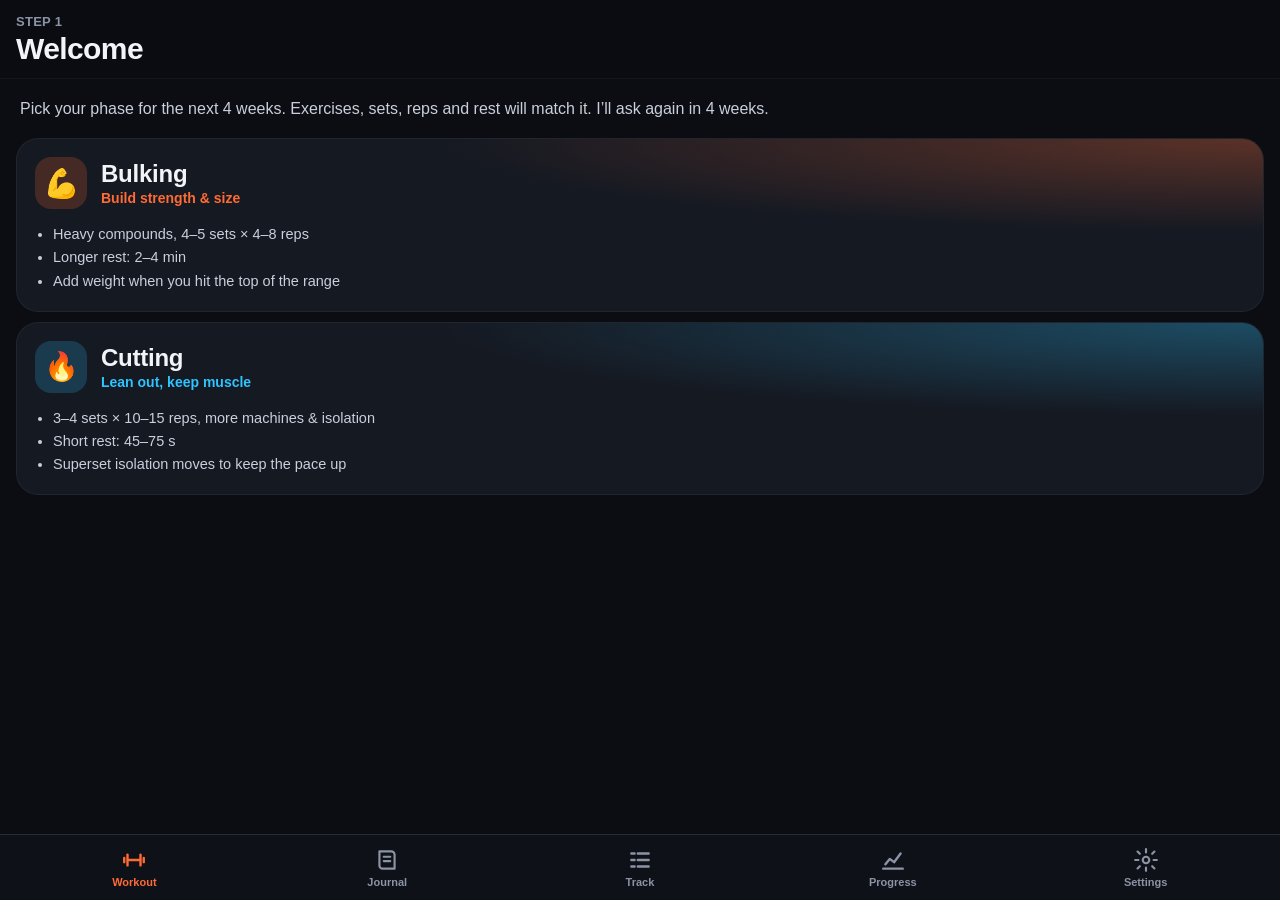
==== index.html @ d945026c "v7.2: Coach-prescribed set targets (plan.json prescriptions), Auto progression fallback, met/beat/mi" ====
<!DOCTYPE html>
<html lang="en">
<head>
<meta charset="utf-8">
<meta name="viewport" content="width=device-width, initial-scale=1, viewport-fit=cover, user-scalable=no">
<meta name="theme-color" content="#0b0d12">
<meta name="apple-mobile-web-app-capable" content="yes">
<meta name="mobile-web-app-capable" content="yes">
<meta name="apple-mobile-web-app-status-bar-style" content="black-translucent">
<meta name="apple-mobile-web-app-title" content="Lift Log">
<meta name="description" content="Personal lifting tracker">
<title>Lift Log</title>
<link rel="manifest" href="manifest.webmanifest">
<link rel="apple-touch-icon" href="icons/apple-touch-icon.png">
<link rel="icon" type="image/png" sizes="192x192" href="icons/icon-192.png">
<link rel="stylesheet" href="styles.css?v=72">
</head>
<body>
<div id="app">
  <header id="topbar">
    <button id="backBtn" class="icon-btn hidden" aria-label="Back">
      <svg viewBox="0 0 24 24" width="26" height="26"><path d="M15 5l-7 7 7 7" fill="none" stroke="currentColor" stroke-width="2.4" stroke-linecap="round" stroke-linejoin="round"/></svg>
    </button>
    <div class="titles">
      <div id="subtitle" class="subtitle"></div>
      <h1 id="title">Workout</h1>
    </div>
    <div id="topAction"></div>
  </header>
  <main id="view"></main>
  <nav id="tabbar">
    <button class="tab active" data-tab="workout">
      <svg viewBox="0 0 24 24"><path d="M3 10v4M6 7v10M18 7v10M21 10v4M6 12h12" fill="none" stroke="currentColor" stroke-width="2.2" stroke-linecap="round"/></svg>
      <span>Workout</span>
    </button>
    <button class="tab" data-tab="journal">
      <svg viewBox="0 0 24 24"><path d="M5 4h11a3 3 0 0 1 3 3v13H8a3 3 0 0 1-3-3V4z M9 9h6M9 13h6" fill="none" stroke="currentColor" stroke-width="2" stroke-linejoin="round" stroke-linecap="round"/></svg>
      <span>Journal</span>
    </button>
    <button class="tab" data-tab="track">
      <svg viewBox="0 0 24 24"><path d="M4 6h3M4 12h3M4 18h3M10 6h10M10 12h10M10 18h10" fill="none" stroke="currentColor" stroke-width="2.2" stroke-linecap="round"/></svg>
      <span>Track</span>
    </button>
    <button class="tab" data-tab="progress">
      <svg viewBox="0 0 24 24"><path d="M3 20h18M5 16l4-5 4 3 6-8" fill="none" stroke="currentColor" stroke-width="2.2" stroke-linecap="round" stroke-linejoin="round"/></svg>
      <span>Progress</span>
    </button>
    <button class="tab" data-tab="settings">
      <svg viewBox="0 0 24 24"><circle cx="12" cy="12" r="3" fill="none" stroke="currentColor" stroke-width="2"/><path d="M12 2v3M12 19v3M4.2 4.2l2.1 2.1M17.7 17.7l2.1 2.1M2 12h3M19 12h3M4.2 19.8l2.1-2.1M17.7 6.3l2.1-2.1" stroke="currentColor" stroke-width="2" stroke-linecap="round"/></svg>
      <span>Settings</span>
    </button>
  </nav>
</div>
<div id="sheetWrap" class="hidden"><div id="sheetBackdrop"></div><div id="sheet"></div></div>
<div id="toast"></div>
<script src="mychart.config.js?v=72"></script>
<script src="mychart.js?v=72"></script>
<script src="app.js?v=72"></script>
</body>
</html>
---- styles.css ----
:root{
  --bg:#0b0d12; --card:#151922; --card2:#1c212c; --line:#262c38;
  --text:#f2f4f8; --muted:#8b93a5; --accent:#ff6b35; --accent2:#ff955c;
  --green:#3ddc97; --red:#ff4d5e;
  --back:#4f8cff; --chest:#ff6b35; --legs:#3ddc97; --shoulders:#b77dff;
  --sat:env(safe-area-inset-top,0px); --sab:env(safe-area-inset-bottom,0px);
  --tabh:64px;
}
*{box-sizing:border-box;-webkit-tap-highlight-color:transparent}
html,body{margin:0;height:100%;background:var(--bg);color:var(--text);
  font-family:-apple-system,BlinkMacSystemFont,"SF Pro Text","Segoe UI",Roboto,Helvetica,Arial,sans-serif;
  -webkit-font-smoothing:antialiased;overscroll-behavior-y:none}
button{font:inherit;color:inherit;border:0;background:none;cursor:pointer;padding:0}
input,select{font:inherit;color:var(--text)}
.hidden{display:none!important}
#app{min-height:100%;display:flex;flex-direction:column}
#topbar{position:sticky;top:0;z-index:10;display:flex;align-items:flex-end;gap:6px;
  padding:calc(var(--sat) + 14px) 16px 12px;background:rgba(11,13,18,.88);
  backdrop-filter:saturate(180%) blur(18px);-webkit-backdrop-filter:saturate(180%) blur(18px);
  border-bottom:1px solid rgba(255,255,255,.04)}
.titles{flex:1;min-width:0}
.subtitle{font-size:13px;color:var(--muted);font-weight:600;letter-spacing:.02em;text-transform:uppercase;min-height:16px}
#title{margin:2px 0 0;font-size:30px;font-weight:800;letter-spacing:-.02em;white-space:nowrap;overflow:hidden;text-overflow:ellipsis}
.icon-btn{width:40px;height:40px;display:grid;place-items:center;border-radius:12px;color:var(--accent);margin-left:-8px;margin-bottom:2px}
.icon-btn:active{background:var(--card)}
.text-btn{color:var(--accent);font-weight:600;font-size:16px;padding:10px 4px}
#view{flex:1;padding:16px 16px calc(var(--tabh) + var(--sab) + 28px)}
#tabbar{position:fixed;left:0;right:0;bottom:0;z-index:20;display:flex;
  padding:6px 8px calc(var(--sab) + 6px);background:rgba(16,19,26,.92);
  backdrop-filter:saturate(180%) blur(18px);-webkit-backdrop-filter:saturate(180%) blur(18px);
  border-top:1px solid var(--line)}
.tab{flex:1;display:flex;flex-direction:column;align-items:center;gap:3px;padding:6px 0;color:var(--muted);font-size:11px;font-weight:600}
.tab svg{width:26px;height:26px}
.tab.active{color:var(--accent)}

/* Cards */
.section-title{font-size:13px;color:var(--muted);font-weight:700;text-transform:uppercase;letter-spacing:.05em;margin:22px 4px 10px}
.section-title:first-child{margin-top:4px}
.card{background:var(--card);border-radius:18px;padding:16px;border:1px solid rgba(255,255,255,.03)}
.group-grid{display:grid;grid-template-columns:1fr 1fr;gap:12px}
.group-card{position:relative;overflow:hidden;height:150px;border-radius:22px;padding:16px;text-align:left;
  display:flex;flex-direction:column;justify-content:flex-end;background:var(--card);
  border:1px solid rgba(255,255,255,.04);transition:transform .12s}
.group-card:active{transform:scale(.97)}
.group-card .glow{position:absolute;inset:0;opacity:.9;background:radial-gradient(120% 90% at 100% 0%,var(--c) 0%,transparent 60%);opacity:.35}
.group-card .gicon{position:absolute;top:14px;left:14px;width:44px;height:44px;border-radius:14px;display:grid;place-items:center;background:color-mix(in srgb,var(--c) 22%,transparent);color:var(--c)}
.group-card .gicon svg{width:26px;height:26px}
.group-card .gname{position:relative;font-size:22px;font-weight:800;letter-spacing:-.01em}
.group-card .gmeta{position:relative;font-size:13px;color:var(--muted);margin-top:3px}
.hero{display:flex;gap:12px;margin-bottom:6px}
.stat{flex:1;background:var(--card);border-radius:16px;padding:12px 14px}
.stat .v{font-size:22px;font-weight:800}
.stat .l{font-size:12px;color:var(--muted);font-weight:600;margin-top:2px}

.list{display:flex;flex-direction:column;gap:10px}
.row{display:flex;align-items:center;gap:12px;background:var(--card);border-radius:16px;padding:16px;min-height:72px;text-align:left;width:100%;border:1px solid rgba(255,255,255,.03)}
.row:active{background:var(--card2)}
.row .main{flex:1;min-width:0}
.row .name{font-size:17px;font-weight:700}
.row .meta{font-size:13px;color:var(--muted);margin-top:4px}
.row .chev{color:#4a5263}
.pill{display:inline-flex;align-items:center;gap:4px;font-size:12px;font-weight:700;padding:4px 9px;border-radius:999px;background:var(--card2);color:var(--muted)}
.pill.done{background:rgba(61,220,151,.14);color:var(--green)}
.dot{width:10px;height:10px;border-radius:50%;background:var(--c);flex:none}
.badge-num{width:34px;height:34px;border-radius:11px;display:grid;place-items:center;font-weight:800;background:color-mix(in srgb,var(--c) 18%,transparent);color:var(--c);flex:none}

/* Logger */
.target{display:flex;align-items:center;justify-content:space-between;background:linear-gradient(135deg,color-mix(in srgb,var(--c) 26%,var(--card)) 0%,var(--card) 70%);border-radius:20px;padding:18px}
.target .big{font-size:34px;font-weight:800;letter-spacing:-.02em}
.target .lbl{font-size:12px;color:var(--muted);font-weight:700;text-transform:uppercase;letter-spacing:.06em}
.target .last{text-align:right;font-size:13px;color:var(--muted);max-width:50%}
.target .last b{color:var(--text);display:block;font-size:15px;margin-top:2px}
.sets-head{display:grid;grid-template-columns:44px 1fr 1fr 40px;gap:10px;padding:0 6px;font-size:12px;color:var(--muted);font-weight:700;text-transform:uppercase;letter-spacing:.05em;margin:20px 0 8px}
.set-row{display:grid;grid-template-columns:44px 1fr 1fr 40px;gap:10px;align-items:center;background:var(--card);border-radius:16px;padding:10px 6px 10px 10px;margin-bottom:8px}
.set-row .sn{width:34px;height:34px;border-radius:11px;display:grid;place-items:center;background:var(--card2);font-weight:800;color:var(--muted)}
.set-row.filled .sn{background:var(--c);color:#0b0d12}
.field{position:relative}
.field input{width:100%;height:52px;border-radius:12px;border:1.5px solid var(--line);background:var(--bg);font-size:22px;font-weight:700;text-align:center;padding:0 30px 0 8px;outline:none;-moz-appearance:textfield}
.field input:focus{border-color:var(--accent)}
.field input::placeholder{color:#3c4352;font-weight:600}
.field input::-webkit-outer-spin-button,.field input::-webkit-inner-spin-button{-webkit-appearance:none;margin:0}
.field .unit{position:absolute;right:9px;top:50%;transform:translateY(-50%);font-size:11px;color:var(--muted);font-weight:700;pointer-events:none}
.field .hint{position:absolute;left:0;right:0;bottom:-15px;text-align:center;font-size:10.5px;color:var(--muted);white-space:nowrap}
.set-row.has-hint{padding-bottom:22px}
.del-set{width:36px;height:36px;border-radius:10px;display:grid;place-items:center;color:#5b6375}
.del-set:active{background:var(--card2);color:var(--red)}
.btn{display:flex;align-items:center;justify-content:center;gap:8px;width:100%;height:56px;border-radius:16px;font-size:17px;font-weight:700;background:var(--card);border:1px solid var(--line)}
.btn:active{opacity:.8}
.btn.primary{background:linear-gradient(135deg,var(--accent),var(--accent2));border:0;color:#140a04;box-shadow:0 8px 24px rgba(255,107,53,.25)}
.btn.danger{color:var(--red);background:rgba(255,77,94,.08);border-color:rgba(255,77,94,.25)}
.btn.small{height:46px;font-size:15px}
.btn-row{display:flex;gap:10px;margin-top:12px}
.date-chip{display:flex;align-items:center;justify-content:space-between;background:var(--card);border-radius:14px;padding:6px 6px 6px 14px;margin-top:12px;font-size:14px;color:var(--muted);font-weight:600}
.date-chip input{background:var(--card2);border:0;border-radius:10px;padding:8px 10px;color:var(--text);font-weight:600;min-height:38px}

/* Journal */
.day-head{font-size:13px;color:var(--muted);font-weight:700;text-transform:uppercase;letter-spacing:.05em;margin:20px 4px 8px}
.day-head:first-child{margin-top:4px}
.session-card{width:100%;text-align:left;background:var(--card);border-radius:18px;padding:14px 16px;border:1px solid rgba(255,255,255,.03);margin-bottom:10px;display:block}
.session-card:active{background:var(--card2)}
.session-top{display:flex;align-items:center;gap:10px}
.session-top .gname{font-size:18px;font-weight:800;flex:1}
.session-top .vol{font-size:13px;color:var(--muted);font-weight:600}
.ex-lines{margin-top:10px;display:flex;flex-direction:column;gap:6px}
.ex-line{display:flex;justify-content:space-between;gap:10px;font-size:14px}
.ex-line .n{color:var(--text);font-weight:600;white-space:nowrap;overflow:hidden;text-overflow:ellipsis}
.ex-line .s{color:var(--muted);white-space:nowrap;font-variant-numeric:tabular-nums}
.detail-ex{background:var(--card);border-radius:18px;padding:14px 16px;margin-bottom:10px}
.detail-ex .hd{display:flex;align-items:center;gap:8px}
.detail-ex .hd .n{flex:1;font-size:17px;font-weight:700}
.set-table{margin-top:10px;width:100%;border-collapse:collapse;font-variant-numeric:tabular-nums}
.set-table td{padding:7px 0;border-top:1px solid var(--line);font-size:15px}
.set-table td:first-child{color:var(--muted);width:60px}
.set-table td:last-child{text-align:right;color:var(--muted);font-size:13px}
.mini-btn{font-size:14px;font-weight:600;color:var(--accent);padding:8px 10px;border-radius:10px;background:var(--card2)}
.mini-btn.red{color:var(--red)}

/* Segmented */
.seg{display:flex;background:var(--card);border-radius:13px;padding:3px;gap:3px}
.seg button{flex:1;height:36px;border-radius:10px;font-size:14px;font-weight:600;color:var(--muted)}
.seg button.on{background:var(--card2);color:var(--text);box-shadow:0 1px 3px rgba(0,0,0,.4)}
.select{width:100%;height:52px;border-radius:14px;background:var(--card);border:1px solid var(--line);padding:0 14px;font-size:17px;font-weight:600;appearance:none;-webkit-appearance:none;
  background-image:url("data:image/svg+xml,%3Csvg xmlns='http://www.w3.org/2000/svg' width='14' height='14' viewBox='0 0 24 24'%3E%3Cpath d='M6 9l6 6 6-6' fill='none' stroke='%238b93a5' stroke-width='2.5'/%3E%3C/svg%3E");background-repeat:no-repeat;background-position:right 14px center}
.chart-card{background:var(--card);border-radius:20px;padding:16px 12px 10px;margin-top:12px}
.chart-head{display:flex;justify-content:space-between;align-items:flex-end;padding:0 6px 8px}
.chart-head .v{font-size:30px;font-weight:800;letter-spacing:-.02em}
.chart-head .v small{font-size:14px;color:var(--muted);font-weight:600;margin-left:4px}
.chart-head .d{font-size:13px;color:var(--muted);font-weight:600;text-align:right}
.delta{font-weight:700}
.delta.up{color:var(--green)} .delta.down{color:var(--red)}
svg.chart{width:100%;height:auto;display:block;touch-action:pan-y}
.pr-grid{display:grid;grid-template-columns:repeat(3,1fr);gap:10px;margin-top:12px}
.pr-grid .stat .v{font-size:19px}
.empty{text-align:center;color:var(--muted);padding:50px 20px}
.empty .ico{font-size:44px;margin-bottom:10px}
.empty h3{color:var(--text);margin:0 0 6px;font-size:19px}
.empty p{margin:0 0 18px;font-size:15px;line-height:1.4}

/* Settings */
.set-group{background:var(--card);border-radius:18px;overflow:hidden}
.set-item{display:flex;align-items:center;gap:12px;width:100%;text-align:left;padding:16px;min-height:58px;font-size:16px;font-weight:600;border-bottom:1px solid var(--line)}
.set-item:last-child{border-bottom:0}
.set-item:active{background:var(--card2)}
.set-item .sub{display:block;font-size:13px;color:var(--muted);font-weight:500;margin-top:2px}
.set-item .grow{flex:1}
.set-item.red{color:var(--red)}
.note{font-size:13px;color:var(--muted);line-height:1.45;margin:10px 6px 0}

/* Sheet */
#sheetWrap{position:fixed;inset:0;z-index:50}
#sheetBackdrop{position:absolute;inset:0;background:rgba(0,0,0,.55);animation:fade .2s}
#sheet{position:absolute;left:0;right:0;bottom:0;background:#141821;border-radius:24px 24px 0 0;padding:10px 18px calc(var(--sab) + 18px);max-height:90vh;overflow:auto;animation:up .25s cubic-bezier(.2,.9,.3,1)}
#sheet .grab{width:40px;height:5px;border-radius:3px;background:#363d4c;margin:0 auto 14px}
#sheet h2{margin:0 0 16px;font-size:21px}
.form-label{display:block;font-size:12px;color:var(--muted);font-weight:700;text-transform:uppercase;letter-spacing:.05em;margin:14px 2px 6px}
.text-input{width:100%;height:52px;border-radius:14px;border:1.5px solid var(--line);background:var(--bg);padding:0 14px;font-size:17px;outline:none}
.text-input:focus{border-color:var(--accent)}
.three{display:grid;grid-template-columns:1fr 1fr 1fr;gap:10px}
.three .text-input{text-align:center;font-weight:700}
@keyframes up{from{transform:translateY(100%)}to{transform:none}}
@keyframes fade{from{opacity:0}}
#toast{position:fixed;left:50%;bottom:calc(var(--tabh) + var(--sab) + 20px);transform:translateX(-50%) translateY(20px);background:#f2f4f8;color:#0b0d12;padding:12px 18px;border-radius:14px;font-weight:700;font-size:15px;opacity:0;pointer-events:none;transition:.25s;z-index:60;white-space:nowrap}
#toast.show{opacity:1;transform:translateX(-50%)}
.fade-in{animation:fade .18s}

/* v2: focus picker */
.focus-card{position:relative;overflow:hidden;display:flex;align-items:center;gap:14px;width:100%;text-align:left;background:var(--card);border-radius:18px;padding:18px 16px 18px 22px;min-height:88px;border:1px solid rgba(255,255,255,.03);transition:transform .12s}
.focus-card:active{transform:scale(.98);background:var(--card2)}
.focus-card .fbar{position:absolute;left:0;top:0;bottom:0;width:6px;background:var(--c)}
.focus-card::after{content:"";position:absolute;inset:0;background:radial-gradient(90% 120% at 100% 50%,color-mix(in srgb,var(--c) 14%,transparent),transparent 60%);pointer-events:none}
.focus-card .main{flex:1;min-width:0;position:relative;z-index:1}
.focus-card .name{font-size:21px;font-weight:800;letter-spacing:-.01em;display:flex;align-items:center;gap:8px}
.focus-card .meta{font-size:14px;color:#b4bbca;margin-top:3px}
.focus-card .meta2{font-size:12.5px;color:var(--muted);margin-top:4px}
.focus-card .chev{color:#4a5263;position:relative;z-index:1}
.pill.sugg{background:color-mix(in srgb,var(--c) 22%,transparent);color:var(--c);font-size:11px;padding:3px 8px}
.group-card .gmeta b{color:var(--text);font-weight:700}

/* v2: last-time panel */
.last-card{background:linear-gradient(140deg,color-mix(in srgb,var(--c) 30%,var(--card)) 0%,var(--card) 75%);border-radius:20px;padding:16px;border:1px solid color-mix(in srgb,var(--c) 35%,transparent)}
.lc-head{display:flex;justify-content:space-between;align-items:baseline;gap:10px;margin-bottom:12px}
.lc-title{font-size:13px;font-weight:800;text-transform:uppercase;letter-spacing:.07em;color:var(--c)}
.lc-date{font-size:13px;color:#c9cfdb;font-weight:600;text-align:right}
.lc-sets{display:grid;grid-template-columns:repeat(auto-fit,minmax(92px,1fr));gap:8px}
.lc-set{background:rgba(11,13,18,.55);border-radius:14px;padding:10px 10px 9px;text-align:center}
.lc-set .k{font-size:11px;color:var(--muted);font-weight:700;text-transform:uppercase;letter-spacing:.05em}
.lc-set .w{font-size:24px;font-weight:800;letter-spacing:-.02em;margin-top:2px;font-variant-numeric:tabular-nums}
.lc-set .w small{font-size:12px;color:var(--muted);font-weight:700}
.lc-set .r{font-size:14px;color:#c9cfdb;font-weight:600}
.lc-foot{font-size:12.5px;color:var(--muted);margin-top:12px;font-weight:600}
.lc-first{font-size:15px;color:#c9cfdb;line-height:1.4}
.target-row{display:flex;justify-content:space-between;align-items:center;background:var(--card);border-radius:14px;padding:14px 16px;margin-top:10px;font-size:14px;color:var(--muted);font-weight:600}
.target-row b{color:var(--text);font-size:17px}
.field input.prefilled{color:#9aa3b5;border-style:dashed;border-color:color-mix(in srgb,var(--c,#ff6b35) 45%,var(--line))}
.pre-note{display:flex;align-items:center;gap:8px;margin-top:4px}
.pre-dot{width:14px;height:14px;border-radius:5px;border:1.5px dashed var(--muted);flex:none}

/* v2: chips */
.chips{display:flex;flex-wrap:wrap;gap:8px}
.chip{padding:10px 14px;border-radius:999px;background:var(--card2);font-size:14px;font-weight:600;border:1.5px solid var(--line);min-height:42px}
.chip:active{opacity:.8}
.chip.toggle.on{background:color-mix(in srgb,var(--c) 22%,transparent);border-color:var(--c);color:var(--text)}
.chip.static{color:var(--muted);border-style:dashed;display:inline-flex;align-items:center}

/* v3: phases */
.lead{font-size:16px;line-height:1.45;color:#c9cfdb;margin:2px 4px 18px}
.phase-card{position:relative;overflow:hidden;width:100%;text-align:left;background:var(--card);border-radius:22px;padding:18px;border:1.5px solid rgba(255,255,255,.05);transition:transform .12s}
.phase-card::before{content:"";position:absolute;inset:0;background:radial-gradient(110% 90% at 100% 0%,color-mix(in srgb,var(--c) 30%,transparent),transparent 60%);pointer-events:none}
.phase-card:active{transform:scale(.98)}
.phase-card.current{border-color:var(--c)}
.ph-top{position:relative;display:flex;align-items:center;gap:14px}
.ph-top>div{flex:1}
.ph-ico{width:52px;height:52px;border-radius:16px;display:grid;place-items:center;font-size:28px;background:color-mix(in srgb,var(--c) 20%,transparent)}
.ph-name{font-size:24px;font-weight:800;letter-spacing:-.01em}
.ph-tag{font-size:14px;color:var(--c);font-weight:700;margin-top:2px}
.phase-card ul{position:relative;margin:14px 0 0;padding:0 0 0 18px;color:#c9cfdb;font-size:14.5px;line-height:1.6}
.pill.phase{background:color-mix(in srgb,var(--c) 20%,transparent);color:var(--c);font-size:11px;padding:3px 8px;vertical-align:middle;margin-left:4px}
.phase-chip{display:flex;align-items:center;gap:12px;width:100%;text-align:left;background:linear-gradient(120deg,color-mix(in srgb,var(--c) 22%,var(--card)),var(--card) 70%);border:1px solid color-mix(in srgb,var(--c) 35%,transparent);border-radius:18px;padding:12px 14px;margin-bottom:12px}
.phase-chip:active{opacity:.85}
.pc-ico{font-size:24px}
.pc-main{flex:1;display:flex;flex-direction:column}
.pc-main b{font-size:17px}
.pc-main span{font-size:12.5px;color:var(--muted);margin-top:2px}
.pc-chg{font-size:14px;font-weight:700;color:var(--c)}
.phase-tip{font-size:13.5px;color:#c9cfdb;background:color-mix(in srgb,var(--c) 10%,var(--card));border-left:3px solid var(--c);border-radius:12px;padding:10px 12px;margin-bottom:12px;line-height:1.4}
.target-row>div{display:flex;flex-direction:column;gap:3px}
.target-row .rest{text-align:right;align-items:flex-end}
.tr-lbl{font-size:11px;font-weight:700;text-transform:uppercase;letter-spacing:.06em;color:var(--c)}
.target-row{border:1px solid color-mix(in srgb,var(--c) 25%,transparent)}
.four{display:grid;grid-template-columns:repeat(4,1fr);gap:8px}
.four .text-input{text-align:center;font-weight:700;padding:0 6px}
.sheet-ctx{display:inline-block;font-size:13px;font-weight:700;color:var(--c);background:color-mix(in srgb,var(--c) 14%,transparent);padding:6px 10px;border-radius:10px;margin:-6px 0 4px}

/* v4: coach */
.coach-banner{background:linear-gradient(135deg,rgba(61,220,151,.16),var(--card) 70%);border:1px solid rgba(61,220,151,.35);border-radius:18px;padding:14px 16px;margin-bottom:12px}
.cb-head{display:flex;justify-content:space-between;align-items:center;font-weight:800;font-size:16px}
.cb-x{width:32px;height:32px;border-radius:10px;color:var(--muted);font-size:16px}
.cb-x:active{background:var(--card2)}
.cb-msg{font-size:15px;line-height:1.45;color:#dfe4ec;margin-top:6px;white-space:pre-line}
.cb-list{margin:10px 0 0;padding:0 0 0 16px;font-size:13.5px;color:#c9cfdb;line-height:1.55}
.cb-list b{color:var(--green);font-weight:700}
.cb-more,.cb-foot{font-size:12px;color:var(--muted);margin-top:6px}
.coach-note{background:rgba(61,220,151,.08);border:1px solid rgba(61,220,151,.28);border-radius:14px;padding:12px 14px;margin-top:10px;font-size:14.5px;line-height:1.45;color:#dfe4ec}
.cn-lbl{display:block;font-size:11px;font-weight:800;text-transform:uppercase;letter-spacing:.06em;color:var(--green);margin-bottom:4px}
.token-row{gap:8px}
.token-row .text-input{height:44px;font-size:15px;flex:1}
.sync-dot{width:10px;height:10px;border-radius:50%;flex:none;background:#4a5263}
.sync-dot.sync-ok{background:var(--green)} .sync-dot.sync-err{background:var(--red)} .sync-dot.sync-busy{background:#ffc145}
.sub.sync-err{color:var(--red)!important} .sub.sync-ok{color:var(--green)!important}

/* v5: body log */
.two{display:grid;grid-template-columns:1fr 1fr;gap:10px}
.text-input.big-num{text-align:center;font-size:20px;font-weight:800}
input[type=date].text-input{font-size:16px;padding:0 10px}
.body-grid{display:grid;grid-template-columns:1fr 1fr;gap:10px}
.body-grid .field input{height:48px;font-size:18px}
.body-grid .field input::placeholder{font-size:14px;color:#5b6375}
.body-note{font-style:italic;color:#9aa3b5}
.mode-seg{margin-bottom:12px}
.legend{display:flex;gap:16px;justify-content:center;font-size:12px;color:var(--muted);font-weight:600;margin-top:4px}
.legend span{display:inline-flex;align-items:center;gap:6px}
.lg-dot{width:8px;height:8px;border-radius:50%;background:#2ec4ff;display:inline-block}
.lg-line{width:16px;height:3px;border-radius:2px;background:#ffc145;display:inline-block}
.tab span{white-space:nowrap}

/* v6: arms card, track hub, food, protocol */
.group-grid .group-card:nth-child(5){grid-column:span 2;height:110px}
.track-seg{margin-bottom:14px}
.track-seg button{font-size:13.5px}
.date-nav{display:flex;align-items:center;gap:8px;margin-bottom:12px}
.date-nav input{flex:1;height:44px;border-radius:12px;background:var(--card);border:1px solid var(--line);text-align:center;font-weight:700;font-size:16px;padding:0 10px}
.date-nav .icon-btn{margin:0;font-size:30px;line-height:1;background:var(--card);width:44px;height:44px}
.date-nav .icon-btn:disabled{opacity:.3}
.food-totals{background:var(--card);border-radius:20px;padding:16px;border:1px solid rgba(255,255,255,.04)}
.ft-kcal{display:flex;justify-content:space-between;align-items:flex-end;margin-bottom:8px}
.ft-kcal .big{font-size:32px;font-weight:800;letter-spacing:-.02em}
.ft-kcal .of{font-size:14px;color:var(--muted);font-weight:600}
.ft-left{font-size:14px;color:var(--muted);font-weight:700}
.mbar{display:block;height:8px;border-radius:5px;background:var(--card2);overflow:hidden;margin-top:6px}
.mbar i{display:block;height:100%;border-radius:5px}
.ft-macros{display:grid;grid-template-columns:repeat(3,1fr);gap:12px;margin-top:14px}
.ft-macros .ml{font-size:15px}.ft-macros .ml span{font-size:12px;color:var(--muted)}
.ft-macros .mn{font-size:11.5px;color:var(--muted);font-weight:700;text-transform:uppercase;letter-spacing:.05em;margin-top:5px}
.ft-src{font-size:12.5px;color:var(--muted);margin-top:12px}
.linkish{color:var(--accent);font-weight:700;font-size:12.5px}
.meal-head{display:flex;align-items:center;gap:8px;margin:20px 4px 8px;font-weight:800;font-size:16px}
.meal-head span:first-child{flex:1}
.meal-head .mk{font-size:13px;color:var(--muted);font-weight:600}
.food-row .kc,.dose-row .kc{font-size:18px;font-weight:800;text-align:right;white-space:nowrap}
.kc small{font-size:11px;color:var(--muted);font-weight:700}
.mlv{font-size:12px;color:var(--muted);font-weight:600}
.chip small{color:var(--muted);font-weight:600;margin-left:4px}
.check{display:flex;align-items:center;gap:10px;font-size:15px;font-weight:600;margin:16px 2px 0}
.check input{width:22px;height:22px;accent-color:var(--accent)}
.muted-card{color:#c9cfdb;font-size:15px;line-height:1.45}
.due-row.overdue{border-color:rgba(255,77,94,.4)}
.due-row.due{border-color:rgba(61,220,151,.35)}
.st-sub{text-transform:none;letter-spacing:0;font-weight:600;margin-left:6px}
.wk-item .grow{display:block}
.lab-text{white-space:pre-line;color:#c9cfdb}
.textarea{height:auto;min-height:110px;padding:12px 14px;resize:vertical;font-family:inherit}
.muted-inline{color:var(--muted);text-transform:none;letter-spacing:0;font-weight:600}
.btn:disabled{opacity:.4}
/* v7: Labs (MyChart) */
.track-seg button{font-size:12.5px;padding:0 2px}
.st-link{float:right;text-transform:none;letter-spacing:0;font-size:13px;font-weight:600;color:var(--accent)}
.mc-card .mc-head{display:flex;gap:12px;align-items:flex-start}
.mc-card .grow{flex:1;min-width:0}
.mc-card b{font-size:17px}
.mc-card .sub{font-size:13.5px;color:var(--muted);margin-top:3px;line-height:1.4}
.mc-card .btn-row{margin-top:12px}
.mc-card .btn-row + .btn-row{margin-top:8px}
.mc-card .select{margin-top:12px}
.mc-card.ok{border-color:rgba(61,220,151,.25)} .mc-card.warn{border-color:rgba(255,193,69,.35)}
.mc-dot{width:12px;height:12px;border-radius:50%;background:#4a5263;margin-top:6px;flex:none}
.mc-dot.ok{background:var(--green);box-shadow:0 0 0 4px rgba(61,220,151,.15)} .mc-dot.warn{background:#ffc145;box-shadow:0 0 0 4px rgba(255,193,69,.15)}
.lab-err{margin-top:10px;font-size:13.5px;color:#ffb3ba;background:rgba(255,77,94,.08);border-radius:10px;padding:8px 10px;line-height:1.4}
.lab-tiles{display:grid;grid-template-columns:1fr 1fr;gap:10px}
.lab-tile{background:var(--card);border-radius:16px;padding:12px 14px;text-align:left}
.lab-tile:active{transform:scale(.97)}
.lt-name{font-size:12.5px;color:var(--muted);font-weight:700}
.lt-val{font-size:21px;font-weight:800;margin-top:4px;white-space:nowrap}
.lt-val small,.lh-val small,.lab-v small{font-size:12px;color:var(--muted);font-weight:600}
.lt-sub{font-size:12px;color:var(--muted);margin-top:2px}
.flag{display:inline-block;font-size:11px;font-weight:800;padding:2px 6px;border-radius:6px;vertical-align:middle;margin-left:2px}
.flag-hi{background:rgba(255,77,94,.16);color:var(--red)} .flag-lo{background:rgba(79,140,255,.16);color:#7aa8ff} .flag-ab{background:rgba(255,193,69,.16);color:#ffc145}
.draw-title{margin-top:24px}
.draw-panels{text-transform:none;letter-spacing:0;font-weight:600;font-size:12.5px;margin-top:3px;color:#8a93a6}
.lab-res .meta{font-size:12.5px}
.lab-v{font-size:17px;font-weight:800;white-space:nowrap;text-align:right}
.lab-v.flagged{color:#ffd0d4}
.lab-hero .lh-val{font-size:34px;font-weight:800;margin:4px 0}
.lab-hero .sub{font-size:13.5px;color:var(--muted)}
.lab-delta{color:#aab2c2;font-weight:700}
/* v7.1: rest timer */
.set-row .sn{border:0;font-size:16px;cursor:pointer}
.set-row.done .sn{background:var(--green);color:#06140d}
body.has-rest #view{padding-bottom:calc(var(--tabh) + var(--sab) + 128px)}
body.has-rest #toast{bottom:calc(var(--tabh) + var(--sab) + 112px)}
#restBar{position:fixed;left:10px;right:10px;bottom:calc(var(--tabh) + var(--sab) + 8px);z-index:25;display:flex;align-items:center;gap:12px;
  padding:10px 10px 10px 12px;border-radius:20px;background:#1b2130;border:1px solid rgba(255,255,255,.08);box-shadow:0 12px 34px rgba(0,0,0,.55);transition:background .25s,border-color .25s}
#restBar .rb-ring{position:relative;width:56px;height:56px;flex:none}
#restBar .rb-ring svg{width:56px;height:56px;transform:rotate(-90deg)}
#restBar .rb-track{fill:none;stroke:#2c3445;stroke-width:6}
#restBar .rb-prog{fill:none;stroke:var(--accent);stroke-width:6;stroke-linecap:round;stroke-dasharray:100;stroke-dashoffset:0;transition:stroke-dashoffset .25s linear,stroke .25s}
#restBar .rb-icon{position:absolute;inset:0;display:grid;place-items:center;font-size:22px}
#restBar .rb-main{flex:1;min-width:0}
#restBar .rb-time{font-size:34px;font-weight:800;line-height:1;font-variant-numeric:tabular-nums;letter-spacing:-.02em}
#restBar .rb-label{font-size:12.5px;color:var(--muted);margin-top:4px;white-space:nowrap;overflow:hidden;text-overflow:ellipsis}
#restBar .rb-btns{display:flex;gap:6px;flex:none}
#restBar .rb-btn{min-width:44px;height:44px;border-radius:12px;background:#2a3142;font-weight:800;font-size:14px;color:var(--text);padding:0 8px}
#restBar .rb-skip{color:var(--accent)}
#restBar.rb-amber{background:#3a2a0c;border-color:#ffc145}
#restBar.rb-amber .rb-prog{stroke:#ffc145} #restBar.rb-amber .rb-time{color:#ffc145}
#restBar.rb-red{background:#3d1117;border-color:var(--red);animation:rbpulse .5s ease-in-out infinite alternate}
#restBar.rb-red .rb-prog{stroke:var(--red)} #restBar.rb-red .rb-time{color:#ff7a86}
#restBar.rb-go{background:#0f3324;border-color:var(--green);animation:rbpulse .6s ease-in-out 4 alternate}
#restBar.rb-go .rb-prog{stroke:var(--green)} #restBar.rb-go .rb-time{color:var(--green);font-size:26px}
#restBar.rb-go [data-rb="-15"],#restBar.rb-done [data-rb="-15"],#restBar.rb-done [data-rb="15"]{display:none}
#restBar.rb-done{background:#14261f;border-color:rgba(61,220,151,.4)} #restBar.rb-done .rb-time{font-size:22px;color:var(--green)} #restBar.rb-done .rb-prog{stroke:var(--green)}
@keyframes rbpulse{from{transform:scale(1)}to{transform:scale(1.02)}}
.tog{font-size:13px;font-weight:800;padding:5px 11px;border-radius:999px;background:var(--card2);color:var(--muted)}
.tog.on{background:rgba(61,220,151,.16);color:var(--green)}
.rt-vol{gap:10px} .rt-vol input[type=range]{width:110px;accent-color:var(--accent)}
.mini-select{background:var(--card2);color:var(--text);border:0;border-radius:10px;padding:8px 10px;font-size:14px;font-weight:600;-webkit-appearance:none;appearance:none}

/* v7.2 coach set targets */
.tgt-card .tgt-note{margin-top:10px;font-size:13.5px;line-height:1.4;color:#dfe4ee;background:rgba(11,13,18,.45);border-radius:12px;padding:9px 11px}
.tgt-card .tgt-note.auto{color:#c9cfdb;font-size:12.5px}
.last-line{margin-top:10px;font-size:12.5px;color:var(--muted)}
.last-line summary{cursor:pointer;list-style:none;padding:2px 0}
.last-line summary::-webkit-details-marker{display:none}
.last-line summary b{color:#c9cfdb;font-weight:700}
.last-line summary::after{content:" ›";color:var(--muted)}
.last-line[open] summary::after{content:" ⌄"}
.last-line .lc-foot{margin-top:6px}
.vs-slot{position:absolute;right:4px;top:-9px;pointer-events:none}
.vs{display:inline-block;font-size:10px;font-weight:800;padding:2px 6px;border-radius:999px;letter-spacing:.02em;white-space:nowrap}
.vs-beat{background:#3ddc97;color:#06281a}
.vs-met{background:#5aa9ff;color:#04203f}
.vs-miss{background:#3a3f4b;color:#ffb4a8}
.set-table .vs{font-size:11px}
.jr-tgt{font-size:12.5px;color:var(--muted);margin:2px 0 6px}
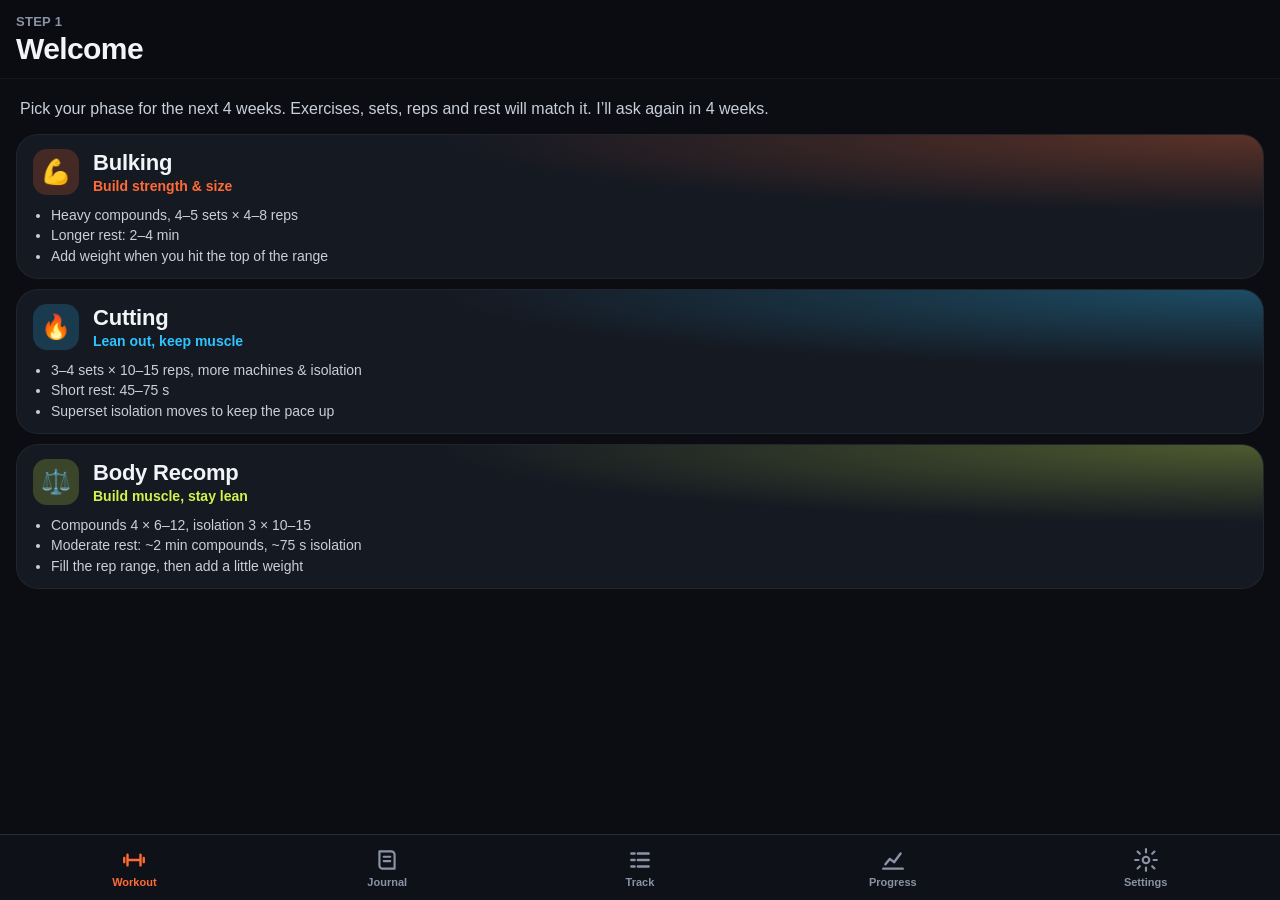
==== commit 1ff8ad4d: "v8.1: add Body Recomp as a third training phase Support phase key recomp across the picker, workouts" ====
--- a/index.html
+++ b/index.html
@@ -13,7 +13,7 @@
 <link rel="manifest" href="manifest.webmanifest">
 <link rel="apple-touch-icon" href="icons/apple-touch-icon.png">
 <link rel="icon" type="image/png" sizes="192x192" href="icons/icon-192.png">
-<link rel="stylesheet" href="styles.css?v=72">
+<link rel="stylesheet" href="styles.css?v=81">
 </head>
 <body>
 <div id="app">
@@ -53,8 +53,8 @@
 </div>
 <div id="sheetWrap" class="hidden"><div id="sheetBackdrop"></div><div id="sheet"></div></div>
 <div id="toast"></div>
-<script src="mychart.config.js?v=72"></script>
-<script src="mychart.js?v=72"></script>
-<script src="app.js?v=72"></script>
+<script src="mychart.config.js?v=81"></script>
+<script src="mychart.js?v=81"></script>
+<script src="app.js?v=81"></script>
 </body>
 </html>
--- a/styles.css
+++ b/styles.css
@@ -202,24 +202,24 @@
 .chip.toggle.on{background:color-mix(in srgb,var(--c) 22%,transparent);border-color:var(--c);color:var(--text)}
 .chip.static{color:var(--muted);border-style:dashed;display:inline-flex;align-items:center}
 
-/* v3: phases */
-.lead{font-size:16px;line-height:1.45;color:#c9cfdb;margin:2px 4px 18px}
-.phase-card{position:relative;overflow:hidden;width:100%;text-align:left;background:var(--card);border-radius:22px;padding:18px;border:1.5px solid rgba(255,255,255,.05);transition:transform .12s}
+/* v3: phases — accent comes from --c (Bulk #ff6b35, Cut #2ec4ff, Body Recomp #d2f34c) */
+.lead{font-size:16px;line-height:1.45;color:#c9cfdb;margin:2px 4px 14px}
+.phase-card{position:relative;overflow:hidden;width:100%;text-align:left;background:var(--card);border-radius:22px;padding:14px 16px 12px;border:1.5px solid rgba(255,255,255,.05);transition:transform .12s}
 .phase-card::before{content:"";position:absolute;inset:0;background:radial-gradient(110% 90% at 100% 0%,color-mix(in srgb,var(--c) 30%,transparent),transparent 60%);pointer-events:none}
 .phase-card:active{transform:scale(.98)}
 .phase-card.current{border-color:var(--c)}
 .ph-top{position:relative;display:flex;align-items:center;gap:14px}
 .ph-top>div{flex:1}
-.ph-ico{width:52px;height:52px;border-radius:16px;display:grid;place-items:center;font-size:28px;background:color-mix(in srgb,var(--c) 20%,transparent)}
-.ph-name{font-size:24px;font-weight:800;letter-spacing:-.01em}
+.ph-ico{width:46px;height:46px;border-radius:14px;display:grid;place-items:center;font-size:24px;background:color-mix(in srgb,var(--c) 20%,transparent)}
+.ph-name{font-size:22px;font-weight:800;letter-spacing:-.01em}
 .ph-tag{font-size:14px;color:var(--c);font-weight:700;margin-top:2px}
-.phase-card ul{position:relative;margin:14px 0 0;padding:0 0 0 18px;color:#c9cfdb;font-size:14.5px;line-height:1.6}
-.pill.phase{background:color-mix(in srgb,var(--c) 20%,transparent);color:var(--c);font-size:11px;padding:3px 8px;vertical-align:middle;margin-left:4px}
+.phase-card ul{position:relative;margin:10px 0 0;padding:0 0 0 18px;color:#c9cfdb;font-size:14px;line-height:1.45}
+.pill.phase{background:color-mix(in srgb,var(--c) 20%,transparent);color:var(--c);font-size:11px;padding:3px 8px;vertical-align:middle;margin-left:4px;white-space:nowrap}
 .phase-chip{display:flex;align-items:center;gap:12px;width:100%;text-align:left;background:linear-gradient(120deg,color-mix(in srgb,var(--c) 22%,var(--card)),var(--card) 70%);border:1px solid color-mix(in srgb,var(--c) 35%,transparent);border-radius:18px;padding:12px 14px;margin-bottom:12px}
 .phase-chip:active{opacity:.85}
 .pc-ico{font-size:24px}
 .pc-main{flex:1;display:flex;flex-direction:column}
-.pc-main b{font-size:17px}
+.pc-main b{font-size:17px;line-height:1.2}
 .pc-main span{font-size:12.5px;color:var(--muted);margin-top:2px}
 .pc-chg{font-size:14px;font-weight:700;color:var(--c)}
 .phase-tip{font-size:13.5px;color:#c9cfdb;background:color-mix(in srgb,var(--c) 10%,var(--card));border-left:3px solid var(--c);border-radius:12px;padding:10px 12px;margin-bottom:12px;line-height:1.4}
@@ -381,3 +381,97 @@
 .vs-miss{background:#3a3f4b;color:#ffb4a8}
 .set-table .vs{font-size:11px}
 .jr-tgt{font-size:12.5px;color:var(--muted);margin:2px 0 6px}
+
+/* v7.3 MyChart portal import */
+.portal-card .portal-avail{margin-top:10px;font-size:13px;color:#c9cfdb}
+.portal-avail summary{cursor:pointer;font-weight:700;color:var(--muted)}
+.portal-avail .pa-day{margin-top:6px;line-height:1.4}
+.portal-avail .pa-day b{color:#fff;margin-right:4px}
+.draw-src{font-size:11.5px;font-weight:600;color:var(--muted);text-transform:none;letter-spacing:0;margin-top:2px}
+.lab-note{background:var(--card);border-left:3px solid #5aa9ff;border-radius:10px;padding:9px 11px;margin:0 0 8px;font-size:13px;line-height:1.4;color:#dfe4ee}
+
+/* v8: meal plan, daily checklist, progress photos */
+.track-seg button{font-size:12px;padding:0 1px;letter-spacing:-.02em;white-space:nowrap;overflow:hidden}
+.mini-btn.accent{background:linear-gradient(135deg,var(--accent),var(--accent2));color:#140a04;font-weight:700}
+.chip.on{border-color:var(--accent);color:var(--accent)}
+.mp-card{margin-top:12px;padding:14px}
+.mp-head{display:flex;justify-content:space-between;align-items:flex-start;gap:10px;margin-bottom:6px}
+.mp-head .sub,.mpm-head .sub{font-size:12.5px;color:var(--muted);margin-top:2px}
+.mp-score{text-align:right;font-size:13px;color:var(--muted)}
+.mp-score b{font-size:22px;color:var(--green)}
+.mp-score span{display:block;font-size:11px}
+.mp-meal{border-top:1px solid var(--line);padding:12px 0 6px}
+.mp-meal.logged .mpm-head b{color:var(--green)}
+.mpm-head{display:flex;align-items:center;gap:10px}
+.mpm-head .grow{flex:1;min-width:0}
+.mpm-time{font-size:12px;color:var(--muted);font-weight:600}
+.mpm-foods{margin-top:8px;display:flex;flex-direction:column;gap:4px}
+.mpf{display:flex;align-items:center;gap:8px;text-align:left;background:var(--card2);border-radius:10px;padding:8px 10px;font-size:14px}
+.mpf .grow{flex:1;min-width:0}
+.mpf small{color:var(--muted)}
+.mpf-k{font-size:12px;color:var(--muted);white-space:nowrap}
+.mpf-add{color:var(--accent);font-weight:800}
+.mp-swaps{margin-top:8px;gap:6px}
+.mp-swaps .chip{min-height:32px;padding:5px 10px;font-size:12.5px}
+.mpm-note{font-size:12.5px;color:#c9cfdb;margin-top:6px}
+.mp-groc{margin-top:10px;font-size:14px}
+.mp-groc summary{cursor:pointer;font-weight:700;color:var(--muted)}
+.mp-groc ul{margin:8px 0 0 18px;padding:0;line-height:1.6}
+.plan-tag{font-size:11px;font-weight:700;color:var(--green)}
+.plan-tag.ed{color:#ffc145}
+.today-card{margin-top:12px;padding:14px}
+.tc-head{display:flex;align-items:center;gap:12px}
+.tc-head .grow{flex:1}
+.tc-head .sub{font-size:12.5px;color:var(--muted)}
+.tc-ring{width:52px;height:52px;transform:rotate(-90deg)}
+.tc-ring circle{fill:none;stroke-width:5}
+.tc-ring .bg{stroke:var(--card2)}
+.tc-ring .fg{stroke:var(--green);stroke-linecap:round;transition:stroke-dashoffset .4s}
+.tc-ring text{transform:rotate(90deg);transform-origin:26px 26px;fill:var(--text);font-size:13px;font-weight:800;text-anchor:middle}
+.tc-items{display:grid;grid-template-columns:minmax(0,1fr) minmax(0,1fr);gap:8px;margin-top:12px}
+.tc-item{min-width:0;display:flex;align-items:center;gap:8px;text-align:left;background:var(--card2);border-radius:12px;padding:9px 10px;min-height:52px}
+.tc-item .grow{display:flex;flex-direction:column;min-width:0}
+.tc-item b{font-size:13.5px;white-space:nowrap;overflow:hidden;text-overflow:ellipsis}
+.tc-item small{font-size:11.5px;color:var(--muted);white-space:nowrap;overflow:hidden;text-overflow:ellipsis}
+.tci-ico{width:26px;height:26px;border-radius:50%;display:grid;place-items:center;background:var(--bg);font-size:14px;flex:none}
+.tc-item.done .tci-ico{background:var(--green);color:#06281a;font-weight:800}
+.tc-item.done b{color:var(--green)}
+.daily-sum{padding:14px}
+.ds-top{font-size:15px}
+.ds-top b{font-size:22px}
+.ds-top .sub{color:var(--muted);font-size:13px}
+.ds-week{display:flex;gap:6px;height:56px;margin-top:10px;align-items:flex-end}
+.dsw{flex:1;height:100%;display:flex;flex-direction:column;justify-content:flex-end;align-items:center;gap:4px;font-size:11px;color:var(--muted)}
+.dsw i{display:block;width:100%;background:var(--green);border-radius:6px 6px 3px 3px;opacity:.8}
+.dsw.cur span{color:var(--text);font-weight:800}
+.hb-row{display:flex;align-items:center;gap:10px}
+.hb-check{width:30px;height:30px;border-radius:50%;border:2px solid var(--line);display:grid;place-items:center;flex:none;font-weight:800}
+.hb-row.done .hb-check{background:var(--green);border-color:var(--green);color:#06281a}
+.hb-val .main{flex:1;min-width:0}
+.hb-in{width:74px;height:40px;border-radius:10px;border:1.5px solid var(--line);background:var(--bg);text-align:center;font-size:16px;font-weight:700;color:var(--text)}
+.hb-unit{font-size:11px;color:var(--muted);width:26px}
+.hb-val .mini-btn{padding:8px 7px;font-size:13px}
+.photo-banner{display:flex;align-items:center;gap:10px;background:linear-gradient(135deg,rgba(90,169,255,.18),var(--card));border:1px solid rgba(90,169,255,.35);border-radius:16px;padding:12px;margin-bottom:12px}
+.photo-banner .grow{flex:1}
+.photo-banner .sub{font-size:12.5px;color:#c9cfdb}
+.pb-ico{font-size:24px}
+.pose-grid{display:grid;grid-template-columns:repeat(3,1fr);gap:8px;margin-top:10px}
+.pose-tile{position:relative;aspect-ratio:3/4;border-radius:14px;background:var(--card);border:1.5px dashed var(--line);display:flex;align-items:flex-end;justify-content:center;overflow:hidden;cursor:pointer}
+.pose-tile.has{border-style:solid;border-color:var(--green)}
+.pose-tile.off{opacity:.5}
+.pose-tile img{position:absolute;inset:0;width:100%;height:100%;object-fit:cover}
+.pt-l{position:relative;margin:8px;padding:4px 10px;border-radius:999px;background:rgba(11,13,18,.75);font-size:13px;font-weight:700}
+.ph-cloud{position:absolute;inset:0;display:grid;place-items:center;font-size:28px;color:var(--muted)}
+.cmp-pick{display:flex;align-items:center;gap:8px;margin-top:10px}
+.cmp-pick .select{height:44px;font-size:15px}
+.cmp{display:grid;grid-template-columns:1fr 1fr;gap:8px;margin-top:10px}
+.cmp-img{position:relative;aspect-ratio:3/4;border-radius:14px;background:var(--card);overflow:hidden;display:grid;place-items:center}
+.cmp-img img{position:absolute;inset:0;width:100%;height:100%;object-fit:cover}
+.cmp-img img.blur{filter:blur(6px)}
+.cmp-load,.cmp-none{position:relative;font-size:13px;color:var(--muted)}
+.cmp-cap{text-align:center;font-size:13px;margin-top:6px;color:#c9cfdb}
+.ph-row .main{flex:1}
+.ph-thumbs{display:flex;gap:4px}
+.ph-t{position:relative;width:34px;height:45px;border-radius:6px;background:var(--card2);overflow:hidden}
+.ph-t img{width:100%;height:100%;object-fit:cover}
+.ph-t .ph-cloud{font-size:14px}
